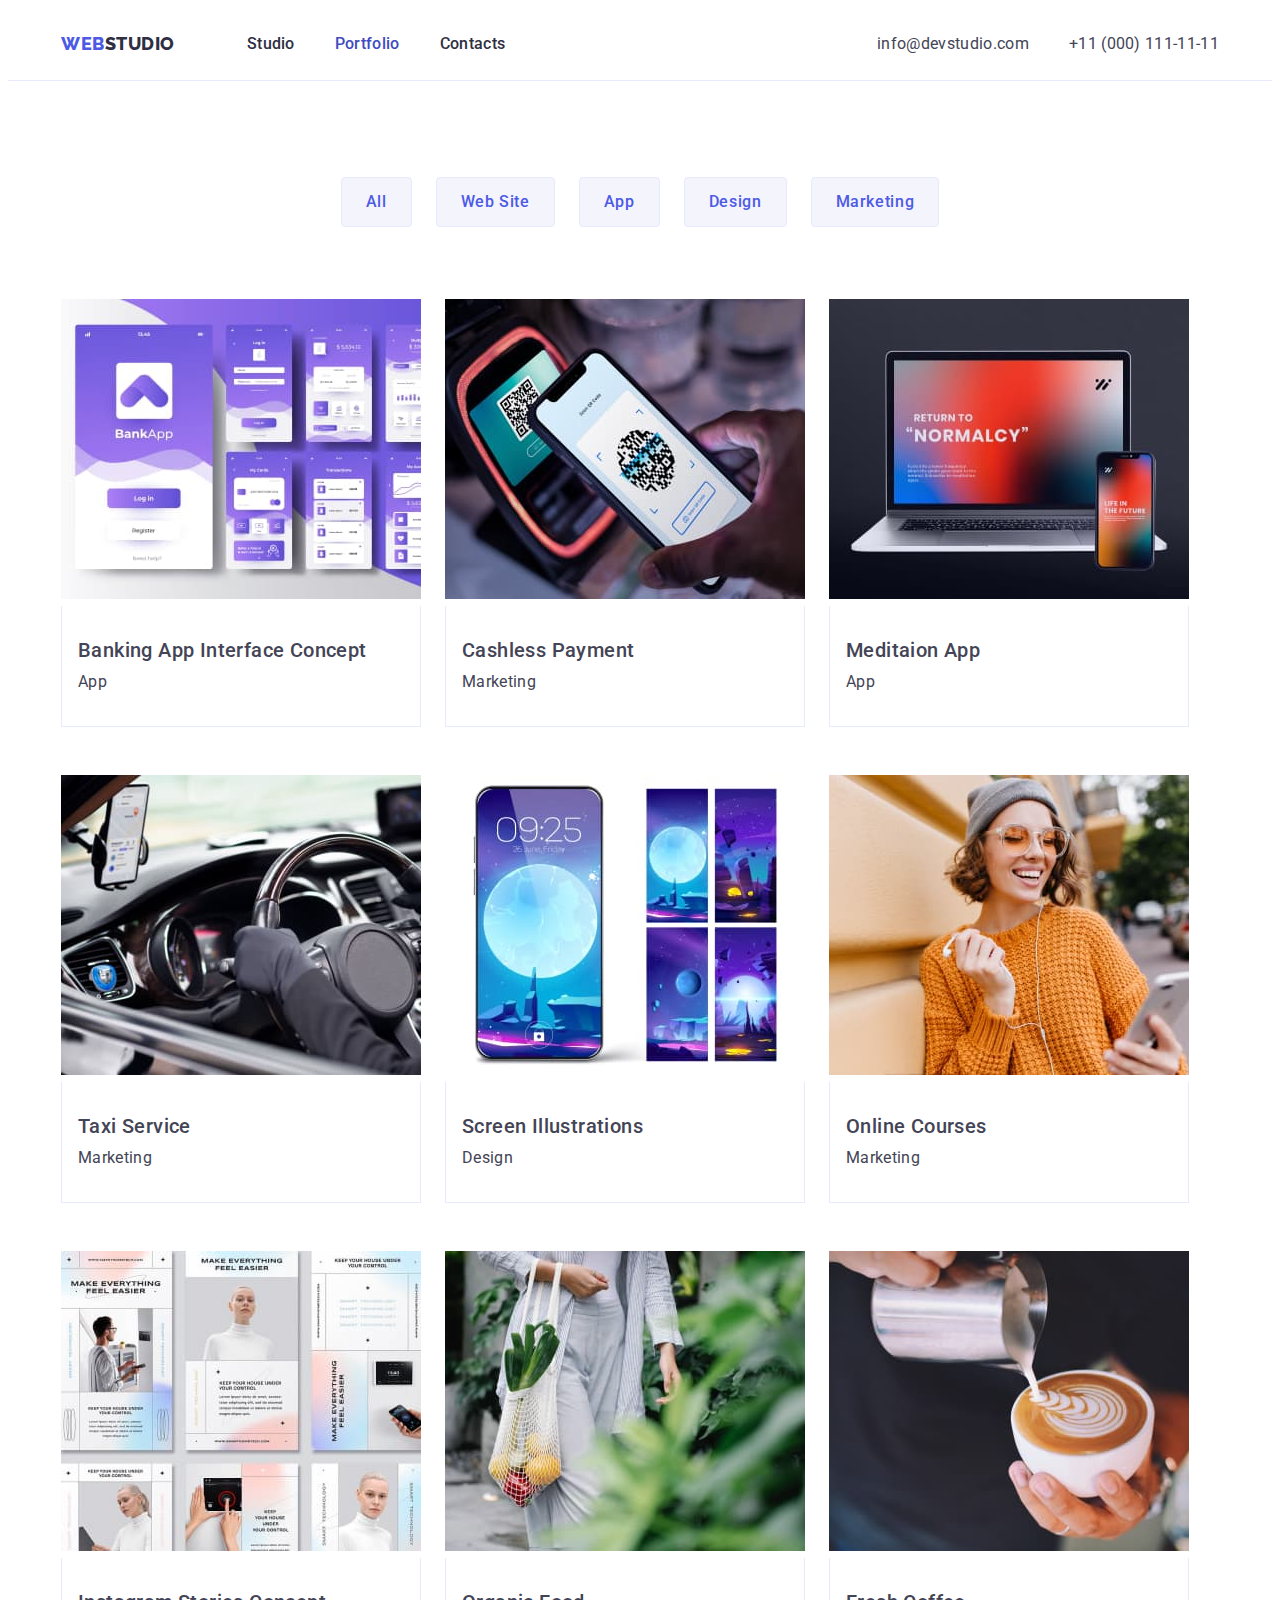
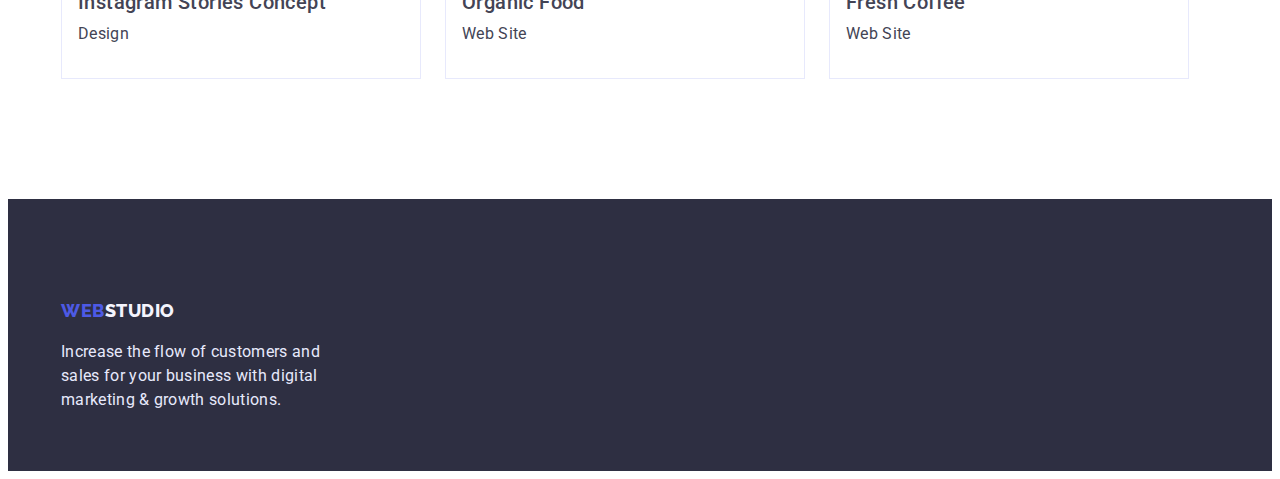
==== portfolio.html @ 8b96464d "Initial commit" ====
<!DOCTYPE html>
<html lang="en">
  <head>
    <meta charset="UTF-8" />
    <meta http-equiv="X-UA-Compatible" content="IE=edge" />
    <meta name="viewport" content="width=device-width, initial-scale=1.0" />
    <title>goit-markup-hw-02</title>
    <link rel="preconnect" href="https://fonts.googleapis.com" />
    <link rel="preconnect" href="https://fonts.gstatic.com" crossorigin />
    <link
      href="https://fonts.googleapis.com/css2?family=Raleway:wght@800&family=Roboto:wght@400;500;700&display=swap"
      rel="stylesheet"
    />
    <link
      rel="stylesheet"
      href="https://cdnjs.cloudflare.com/ajax/libs/modern-normalize/1.1.0/modern-normalize.min.css"
      integrity="sha512-wpPYUAdjBVSE4KJnH1VR1HeZfpl1ub8YT/NKx4PuQ5NmX2tKuGu6U/JRp5y+Y8XG2tV+wKQpNHVUX03MfMFn9Q=="
      crossorigin="anonymous"
      referrerpolicy="no-referrer"
    />
    <link rel="stylesheet" href="./css/styles.css" />
  </head>
  <body>
    <header class="page-header">
      <div class="container header-containernav">
        <nav class="page-nav">
          <a href="./index.html" class="logo link"
            >Web<span class="secondpart-logo link">Studio</span>
          </a>
          <ul class="nav-list list">
            <li class="nav-item">
              <a href="./index.html" class="sitenav link">Studio</a>
            </li>
            <li class="nav-item">
              <a href="./portfolio.html" class="sitenav link current"
                >Portfolio</a
              >
            </li>
            <li class="nav-item">
              <a href="" class="sitenav link">Contacts</a>
            </li>
          </ul>
        </nav>
        <address class="authnav-menu">
          <ul class="authnav-list list">
            <li class="authnav-item">
              <a href="mailto:info@devstudio.com" class="authnav link"
                >info@devstudio.com</a
              >
            </li>
            <li class="authnav-item">
              <a href="tel:+110001111111" class="authnav link"
                >+11 (000) 111-11-11</a
              >
            </li>
          </ul>
        </address>
      </div>
    </header>

    <main>
      <section class="projects">
        <div class="container projects-container">
          <h1 class="visually-hidden">Projects</h1>
          <ul class="projects-list list">
            <li class="projects-item">
              <button type="button" class="button-projects">All</button>
            </li>
            <li class="projects-item">
              <button type="button" class="button-projects">Web Site</button>
            </li>
            <li class="projects-item">
              <button type="button" class="button-projects">App</button>
            </li>
            <li class="projects-item">
              <button type="button" class="button-projects">Design</button>
            </li>
            <li class="projects-item">
              <button type="button" class="button-projects">Marketing</button>
            </li>
          </ul>

          <ul class="foto-list list">
            <li class="foto-item">
              <img
                src="./images/bankingapp.jpg"
                alt="banking app interface concept photo"
                width="360"
                height="300"
              />
              <div class="container-section-subtitle">
                <h2 class="section-subtitle">Banking App Interface Concept</h2>
                <p class="discriptions">App</p>
              </div>
            </li>

            <li class="foto-item">
              <img
                src="./images/cashlesspayment.jpg"
                alt="cashless payment photo"
                width="360"
                height="300"
              />
              <div class="container-section-subtitle">
                <h2 class="section-subtitle">Cashless Payment</h2>
                <p class="discriptions">Marketing</p>
              </div>
            </li>

            <li class="foto-item">
              <img
                src="./images/maditationapp.jpg"
                alt="meditaion app photo"
                width="360"
                height="300"
              />
              <div class="container-section-subtitle">
                <h2 class="section-subtitle">Meditaion App</h2>
                <p class="discriptions">App</p>
              </div>
            </li>

            <li class="foto-item">
              <img
                src="./images/taxiservice.jpg"
                alt="taxi service photo"
                width="360"
                height="300"
              />
              <div class="container-section-subtitle">
                <h2 class="section-subtitle">Taxi Service</h2>
                <p class="discriptions">Marketing</p>
              </div>
            </li>

            <li class="foto-item">
              <img
                src="./images/screenillustrations.jpg"
                alt="screen illustrations"
                width="360"
                height="300"
              />
              <div class="container-section-subtitle">
                <h2 class="section-subtitle">Screen Illustrations</h2>
                <p class="discriptions">Design</p>
              </div>
            </li>

            <li class="foto-item">
              <img
                src="./images/onlincourses.jpg"
                alt="online courses photo"
                width="360"
                height="300"
              />
              <div class="container-section-subtitle">
                <h2 class="section-subtitle">Online Courses</h2>
                <p class="discriptions">Marketing</p>
              </div>
            </li>

            <li class="foto-item">
              <img
                src="./images/instagramstoriesconcept.jpg"
                alt="instagram stories concept photo"
                width="360"
                height="300"
              />
              <div class="container-section-subtitle">
                <h2 class="section-subtitle">Instagram Stories Concept</h2>
                <p class="discriptions">Design</p>
              </div>
            </li>

            <li class="foto-item">
              <img
                src="./images/organicfood.jpg"
                alt="organic food photo"
                width="360"
                height="300"
              />
              <div class="container-section-subtitle">
                <h2 class="section-subtitle">Organic Food</h2>
                <p class="discriptions">Web Site</p>
              </div>
            </li>

            <li class="foto-item">
              <img
                src="./images/freshcoffe.jpg"
                alt="fresh coffee photo"
                width="360"
                height="300"
              />
              <div class="container-section-subtitle">
                <h2 class="section-subtitle">Fresh Coffee</h2>
                <p class="discriptions">Web Site</p>
              </div>
            </li>
          </ul>
        </div>
      </section>
    </main>

    <footer class="page-footer">
      <div class="container footer-container">
        <div class="footer-text-wraper">
          <a href="./index.html" class="logo link"
            >Web<span class="light-logo">Studio</span>
          </a>
          <p class="footer-content">
            Increase the flow of customers and sales for your business with
            digital marketing & growth solutions.
          </p>
        </div>
      </div>
    </footer>
  </body>
</html>
---- css/styles.css ----
:root {
   --primary-text-color: #434455;
   --section-title-color: #2E2F42;
   --accent-color: #4D5AE5;
   --primary-white-color:#fff;
   --footer-text-color: #E7E9FC;
   --light-logo-color: #F4F4FD;
   --button-nav-color: #404BBF;
}

body {
   background-color: var(--primary-white-color);
   color: var(--primary-text-color); 
   font-size: 16px;
   line-height: 1.5;
   font-family: 'Roboto', sans-serif;
}

/*           components */

.container {
   padding-left: 15px;
   padding-right: 15px;
   
   
   margin-left: auto;
   margin-right: auto;

   
   width: 1158px;
   max-width:1158px;
}
/*                utils */
 .visually-hidden {
   position: absolute;
   width: 1px;
   height: 1px;
   margin: -1px;
   border: 0;
   padding: 0;
   
   white-space: nowrap;
   clip-path: inset(100%);
   clip: rect(0 0 0 0);
   overflow: hidden;
}

/*                reset */
h1, h2, h3, h4, h5, h6, p{
   margin: 0;
}

.list {
   list-style: none;
   padding: 0;
   margin: 0;
}

.link {
   text-decoration: none;   
}

.img{
   display: block;
   max-width: 100%;
   height: auto;
}

.address{
   font-style: normal;
}

.button{
   cursor: pointer;
}

/*             Styles Heder */
.page-header {
   border-bottom: 1px solid var(--footer-text-color);
   background-color: var(--primary-white-color);
}

.header-containernav {
   display: flex;
   align-items: center;
}

.page-nav {
   display: flex;
   align-items: center;
}

.logo {
   margin-right: 72px;     
   color: var(--accent-color);
   font-family: 'Raleway';
   font-weight: 800;
   font-size: 18px;
   line-height: 1.33;
   letter-spacing: 0.03em;
   text-transform: uppercase;
}

.secondpart-logo {
   color: var(--section-title-color);
}

.nav-list{
   display: flex;
   align-items: center;
   gap: 40px;
}

.nav-item {}

.sitenav {
   padding-top: 24px;
   padding-bottom: 24px;
   display: inline-block;
   
   color: var(--section-title-color);
   font-weight: 500;
   letter-spacing: 0.02em;
}

.sitenav:hover,
.sitenav:focus {
   color: var(--accent-color);
}

.sitenav.current {
   color: var(--button-nav-color);
}

.authnav-item{}

.authnav-list{
   display: flex;
   gap: 40px;   
}
.authnav-menu{
   margin-left: auto;
}

.authnav { 
   display: block;
   padding-top: 24px;
   padding-bottom: 24px;
   color: var(--primary-text-color);
   font-style: normal;
   letter-spacing: 0.02em;
}

.authnav:hover,
.authnav:focus {
   color: var(--accent-color);
}


/*                Hero */
.hero {
   padding-top: 188px;
   padding-bottom: 188px;
   text-align: center;

   background-color: var(--section-title-color);
}

.hero-title {
   margin-top: 0;
   margin-bottom: 48px;
   margin-left: auto;
   margin-right: auto;
   width: 500px;

   color: var(--primary-white-color);
   font-size: 56px;
   line-height: 1.07;         
}

.button-hero {
   display: inline-block;
   padding: 16px 32px;
   border-radius: 4px;
   border: transparent solid 1px;

   color: var(--primary-white-color);
   background-color: var(--accent-color);
   font-family: 'Roboto', sans-serif;
   font-weight: 500;
   font-size: 16px;
   line-height: 1.5;
   letter-spacing: 0.04em;
}

.button-hero:hover,
.button-hero:focus {
   background-color: var(--button-nav-color);
}

/*           Solutions  styles*/
.solutions {
   padding-top: 120px;
   padding-bottom: 120px;
}

.solutions-container {}

.solutions-list {
   display: flex;
   gap: 24px;
}

.solutions-item {
   flex-basis: calc((100% - 72px) / 4);
}

.section-title {
   color: var(--section-title-color);
   font-size: 36px;
   line-height: 1.11;
    text-align: center;
    text-transform: capitalize;
   letter-spacing: 0.02em;
   margin-top: 0;
   margin-bottom: 72px;
}
.section-subtitle {
   font-weight: 500;
   font-size: 20px;
   line-height: 1.2;
   letter-spacing: 0.02em;
   margin-top: 0;
   margin-bottom: 8px;
}

.discriptions {
   margin-top: 0;
   margin-bottom: 0;

   color: var(--primary-text-color);
   letter-spacing: 0.02em;
}

/*         section-ourdoing styles */

.ourdoing {
   padding-bottom: 120px;
}

.ourdoing-container {}

.ourdoing-picture {
   display: block;
   max-width: 100%;
   height: auto;
}

.ourdoing-list {
   display: flex;
   gap: 24px;
}

.ourdoing-item {
   text-align: center;
   flex-basis: calc((100% - 48px) / 3);
}

/*       Section Our Team styles */
.team {
   padding-top: 120px;
   padding-bottom: 120px;
   background-color: var(--light-logo-color);
}

.team-container {}

.section-title {}

.team-list {
   display: flex;
   gap: 24px;
}

.team-item {
   padding-bottom: 32px;
   text-align: center;
   flex-basis: calc((100% - 72px) / 4);
   background-color: var(--primary-white-color);
      box-shadow: 0px 1px 6px rgba(46, 47, 66, 0.08), 0px 1px 1px rgba(46, 47, 66, 0.16), 0px 2px 1px rgba(46, 47, 66, 0.08);
      border-radius: 0px 0px 4px 4px;
}
.team-pectures{
   margin-bottom: 32px;
}
.section-subtitle {}

.discriptions {}

/*                  footer */
.footer-container {}

.footer-text-wraper {
   width: 264px;
   height: 72px;
}

.footer .logo {
   margin-right: 0;
}

.page-footer {
   padding-top: 100px;
   padding-bottom: 100px;
   
   background-color: var(--section-title-color);
}

.footer-content {
   margin-top: 16px;
   color: var(--footer-text-color);
   letter-spacing: 0.02em;

}

.light-logo {
   margin-bottom: 16px;
   color: var(--light-logo-color);
   font-family: 'Raleway';
   font-weight: 800;
   font-size: 18px;
   line-height: 1.17;
   letter-spacing: 0.03em;
   text-transform: uppercase;
}
/*                 portfolio styles */

.projects {
   padding-top: 96px;
   padding-bottom: 120px;
}

.projects-container {}

.projects-list {
   display: flex;
      flex-direction: row;
      justify-content: center;
      align-items: center;
      margin-bottom: 72px;
      gap: 24px;
   
   
   
}

.projects-item {

}

.button-projects {
      font-family: 'Roboto', sans-serif;
      font-weight: 500;
      font-size: 16px;
      line-height: 1.5;
      letter-spacing: 0.04em;

      padding: 12px 24px;

      color: var(--accent-color);
      background-color: var(--light-logo-color);
      border: 1px solid #E7E9FC;
      border-radius: 4px;
   }

.button-projects:hover {
   color: var(--primary-white-color);
   background-color: var(--button-nav-color);
}
.button-projects:pointer {}

.foto-container {
   display: flex;
   flex-wrap: wrap;
   margin-bottom: 48px;
}

.foto-list {
   display: flex;
   flex-wrap: wrap;
   gap: 48px 24px;
}
.container-section-subtitle{
   padding-top: 32px;
   padding-bottom: 32px;
   padding-left: 16px;
   border: 1px solid var(--footer-text-color);
   border-top: 0;
}

.foto-item{
   /* margin-right: 24px; */
   /* margin-bottom: 48px; */
   }

/* .foto-item:nth-child(3n) { */
  /* margin-right: 0; */
}

/* .foto-item:nth-last-child(3n) { */
/* margin-bottom: 0; */
}

.section-subtitle {}

.discriptions {}
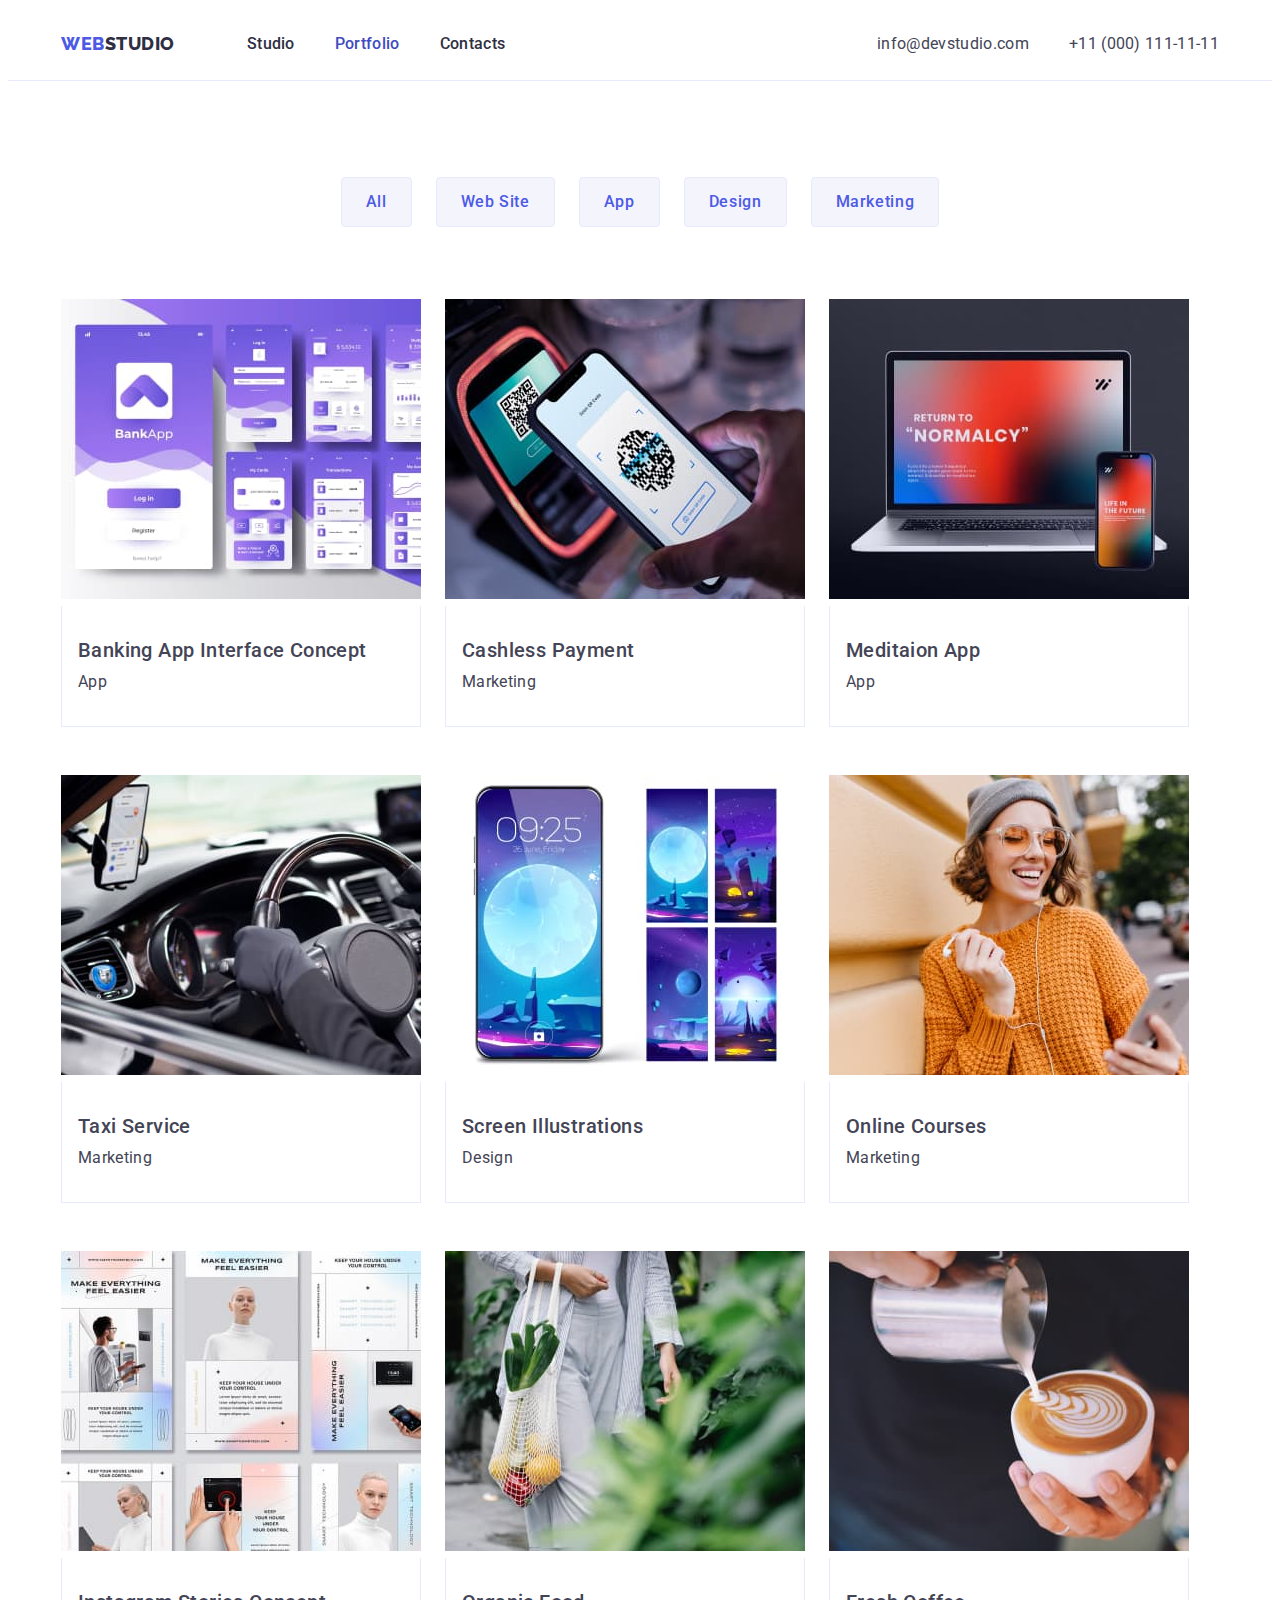
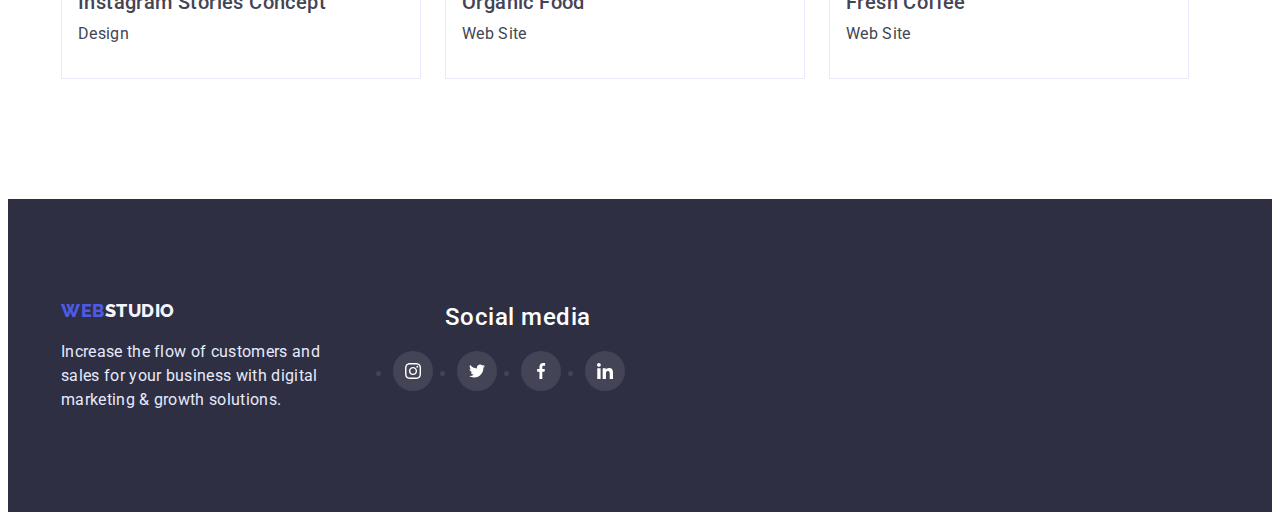
==== commit 36a1c5f7: "Second upgrate" ====
--- a/portfolio.html
+++ b/portfolio.html
@@ -204,6 +204,7 @@
 
     <footer class="page-footer">
       <div class="container footer-container">
+        <div class="footer-unite-container">
         <div class="footer-text-wraper">
           <a href="./index.html" class="logo link"
             >Web<span class="light-logo">Studio</span>
@@ -213,7 +214,40 @@
             digital marketing & growth solutions.
           </p>
         </div>
+
+        <div class="footer-social-media">
+          <h2 class="footer-title">Social media</h2>
+          <ul class="footer-icon-list">
+                <li class="social-item"><a class="footer-social-link" href="#">
+                  <svg class="social-icon">
+                    <use href="./images/icons.svg#icon-instagram"></use>
+                  </svg></li></a>
+                </li>
+
+                <li class="social-item"><a class="footer-social-link" href="#">
+                  <svg class="social-icon">
+                    <use href="./images/icons.svg#icon-twitter"></use>
+                  </svg></li></a>
+                </li>
+
+                <li class="social-item"><a class="footer-social-link" href="#">
+                  <svg class="social-icon">
+                    <use href="./images/icons.svg#icon-facebook"></use>
+                  </svg></li></a>
+                </li>
+
+                <li class="social-item"><a class="footer-social-link" href="#">
+                  <svg class="social-icon">
+                    <use href="./images/icons.svg#icon-linkedin"></use>
+                  </svg></li></a>
+                </li>
+              </ul>
+
+        </div>
+
+        </div>
       </div>
+      
     </footer>
   </body>
 </html>
--- a/css/styles.css
+++ b/css/styles.css
@@ -6,6 +6,8 @@
    --footer-text-color: #E7E9FC;
    --light-logo-color: #F4F4FD;
    --button-nav-color: #404BBF;
+   --icon-customers-color: #8E8F99;
+   --icon-footer-socials-color: rgba(255, 255, 255, 0.1);
 }
 
 body {
@@ -28,7 +30,7 @@
 
    
    width: 1158px;
-   max-width:1158px;
+   
 }
 /*                utils */
  .visually-hidden {
@@ -162,8 +164,13 @@
    padding-top: 188px;
    padding-bottom: 188px;
    text-align: center;
-
-   background-color: var(--section-title-color);
+   
+   
+   background-image: linear-gradient(rgba(46, 47, 66, 0.7), rgba(46, 47, 66, 0.7)), url('../images/office.jpg');
+   background-color:  var(--section-title-color);  
+   background-repeat: no-repeat;
+   background-position: center;
+   background-size: width: 1440px,cover;   
 }
 
 .hero-title {
@@ -213,6 +220,19 @@
 
 .solutions-item {
    flex-basis: calc((100% - 72px) / 4);
+}
+.icon-solution-container {
+   display: flex;
+   justify-content: center;
+   height: 112px;
+   background-color: var(--light-logo-color);
+
+
+}
+ 
+.solution-icon {
+   width: 64px;
+   height: 64px;
 }
 
 .section-title {
@@ -297,12 +317,77 @@
 
 .discriptions {}
 
+.social-list {
+   display: flex;
+   gap: 24px;
+   justify-content: center;
+}
+
+.social-icon {
+   width: 16px;
+   height: 16px;
+   fill: var(--primary-white-color)
+}
+
+.social-item {
+   width: 40px;
+   height: 40px;
+   
+}
+
+.social-link {
+   display: flex;
+   align-items: center;
+   justify-content: center;
+   width: 100%;
+   height: 100%;
+   border-radius: 50%;
+   background-color: var(--accent-color);
+
+}
+/* customers */
+.customers{
+   padding-top: 130px;
+   padding-bottom: 120px;
+}
+.customers-container{}
+
+.customers-list{
+   display: flex;
+   gap: 24px;
+}
+.customers-item{
+   flex-basis: calc((100% - 120px) / 6);
+}
+.icon-customers-container{
+   display: flex;
+   justify-content: center;
+   height: 88px;
+   border: 1px solid var(--icon-customers-color);
+   border-radius: 4px;   
+}
+.icon-customers-container:hover {
+border: 2px solid var(--accent-color);
+}
+.customers-icon{
+   width: 105px;
+   height: 56px;
+   padding-top: 16px;
+   padding-left: 32px;
+   fill:  var(--icon-customers-color);
+}
+.customers-icon:hover {
+   fill: var(--accent-color);
+
+}
 /*                  footer */
-.footer-container {}
+.footer-container {
+   
+}
 
 .footer-text-wraper {
    width: 264px;
-   height: 72px;
+   
 }
 
 .footer .logo {
@@ -317,6 +402,7 @@
 }
 
 .footer-content {
+   
    margin-top: 16px;
    color: var(--footer-text-color);
    letter-spacing: 0.02em;
@@ -333,7 +419,60 @@
    letter-spacing: 0.03em;
    text-transform: uppercase;
 }
-/*                 portfolio styles */
+.footer-social-media {
+   margin-top: 0;
+   margin-bottom: 0;
+   
+   width: 208px;
+   /* outline: 1px solid white; */
+}
+.footer-title {
+   
+      margin-left: 120px;
+      padding-top: 0px;
+      padding-bottom: 0px;
+      width: 208px;
+      display: inline-block;
+   
+      color: var(--primary-white-color);
+      font-weight: 500;
+      letter-spacing: 0.02em;
+
+      
+}
+.footer-icon-list{   
+   display: flex;
+   margin-left: 120px;
+   gap: 24px;
+   justify-content: center;
+}
+
+.footer-social-link{
+      display: flex;
+      
+      align-items: center;
+      justify-content: center;
+      width: 40px;
+         height: 40px;
+      border-radius: 50%;
+      
+      fill: transparent;
+      
+      background-color: var(--icon-footer-socials-color);
+}
+.footer-unite-container { 
+   display: flex;  
+   }
+
+.footer-social-link:hover{
+   background-color: aqua;
+}
+   
+
+
+
+/*               portfolio styles */
+
 
 .projects {
    padding-top: 96px;
@@ -349,14 +488,8 @@
       align-items: center;
       margin-bottom: 72px;
       gap: 24px;
-   
-   
-   
-}
-
-.projects-item {
-
-}
+        }
+
 
 .button-projects {
       font-family: 'Roboto', sans-serif;
@@ -376,8 +509,11 @@
 .button-projects:hover {
    color: var(--primary-white-color);
    background-color: var(--button-nav-color);
-}
-.button-projects:pointer {}
+   box-shadow: 1px 0px 2px rgba(0, 0, 0, 0.12), 1px 0px 2px rgba(0, 0, 0, 0.08), 1px 0px 3px rgba(0, 0, 0, 0.1);
+}
+.button-projects:pointer {
+   
+}
 
 .foto-container {
    display: flex;
@@ -399,17 +535,13 @@
 }
 
 .foto-item{
-   /* margin-right: 24px; */
-   /* margin-bottom: 48px; */
-   }
-
-/* .foto-item:nth-child(3n) { */
-  /* margin-right: 0; */
-}
-
-/* .foto-item:nth-last-child(3n) { */
-/* margin-bottom: 0; */
-}
+   border-radius: 0px 0px 4px 4px;
+}
+
+.foto-item:hover {
+         box-shadow: 0px 1px 6px rgba(46, 47, 66, 0.08), 0px 1px 1px rgba(46, 47, 66, 0.16), 0px 2px 1px rgba(46, 47, 66, 0.08);
+         border-radius: 0px 0px 4px 4px;
+      }
 
 .section-subtitle {}
 
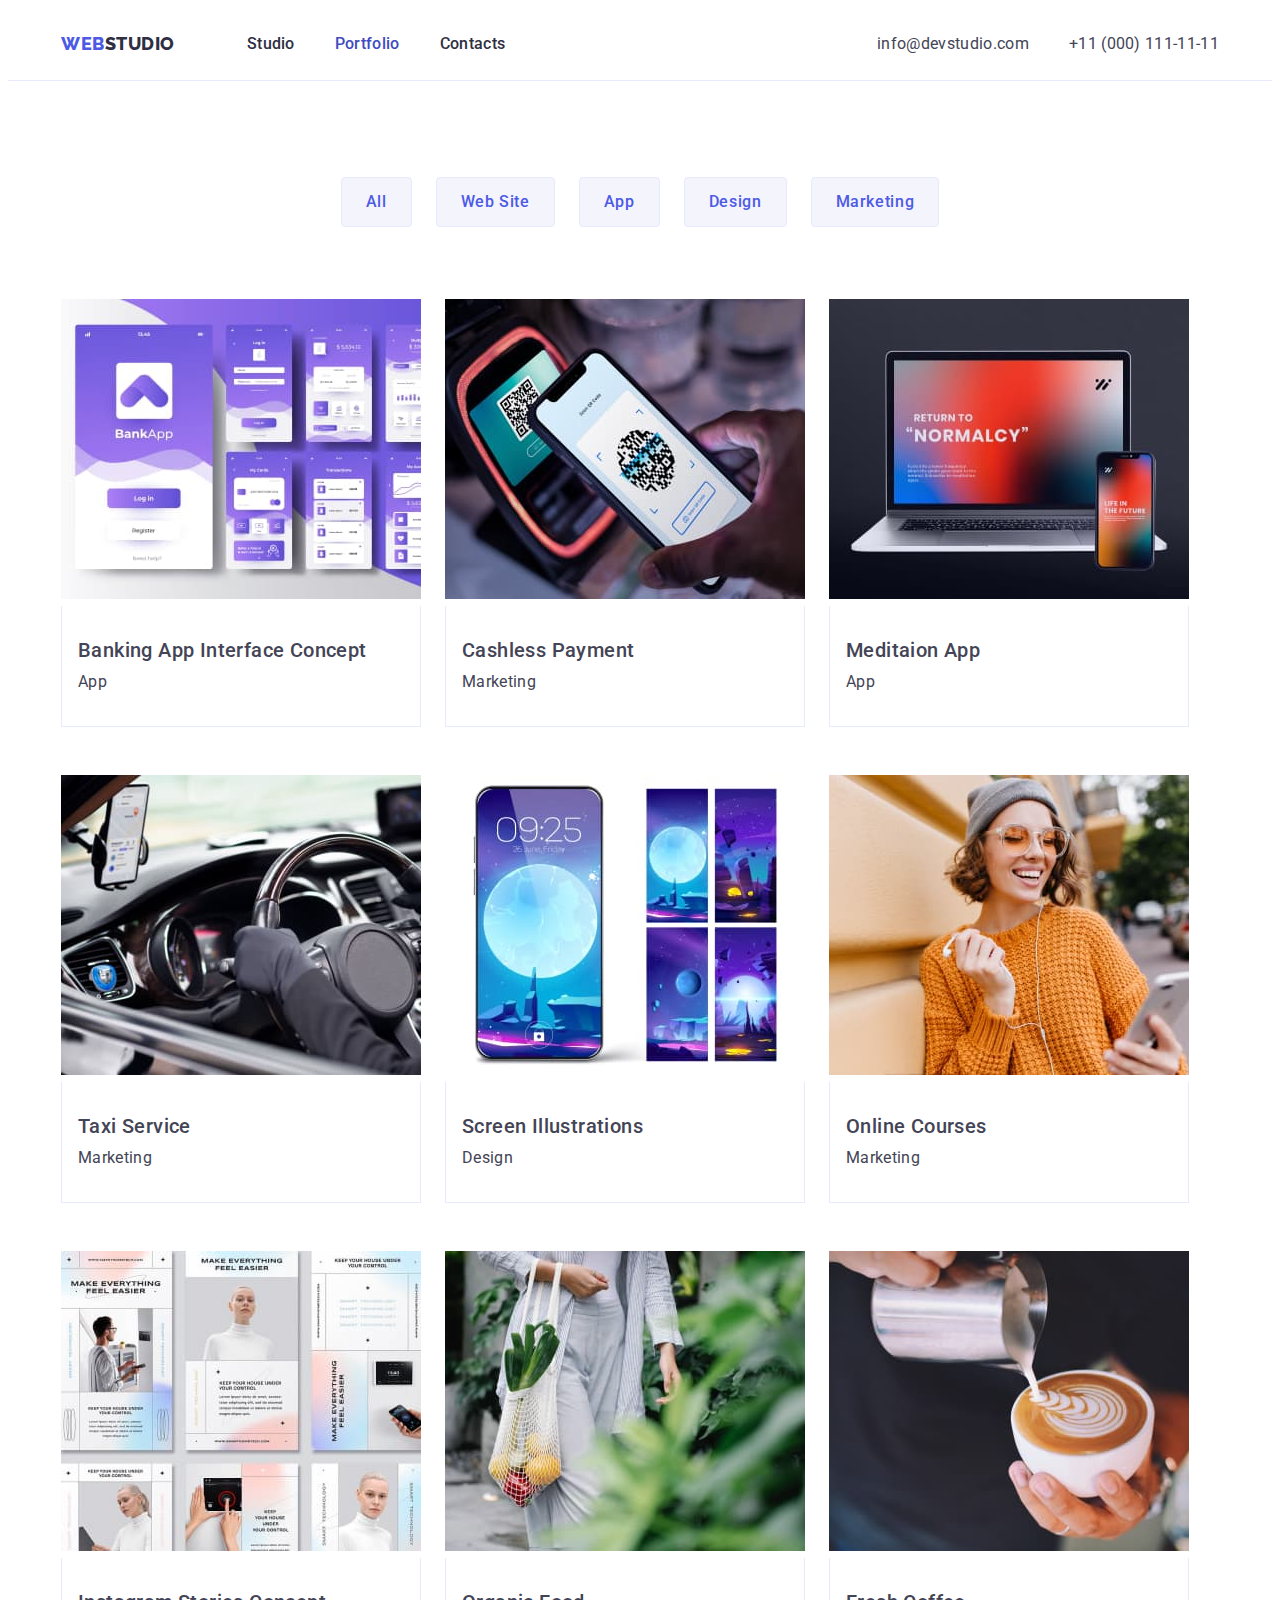
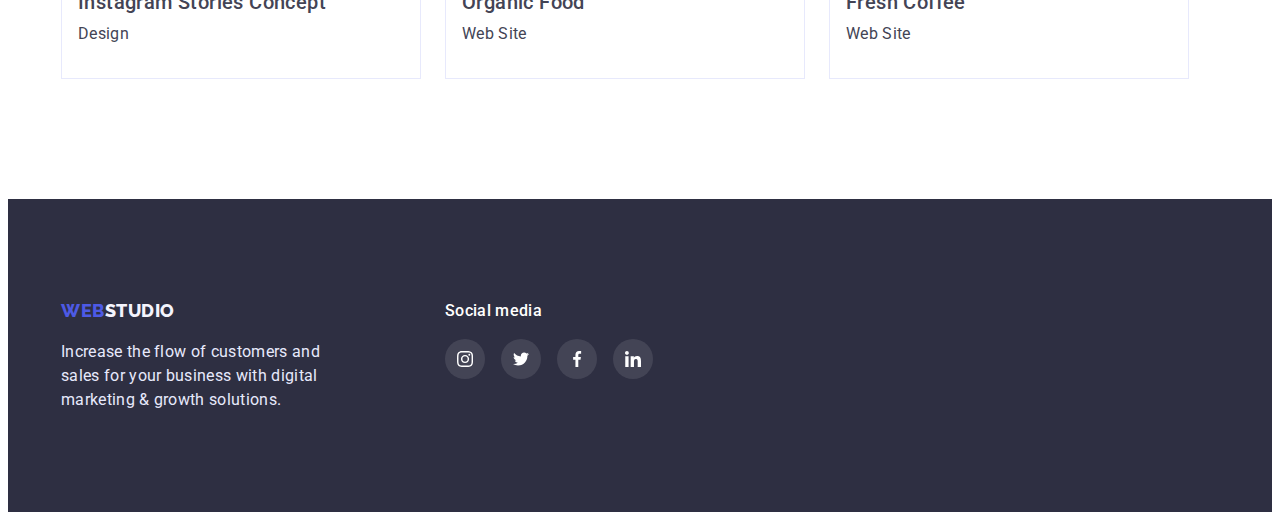
==== commit f6d38c42: "Second try" ====
--- a/portfolio.html
+++ b/portfolio.html
@@ -204,7 +204,6 @@
 
     <footer class="page-footer">
       <div class="container footer-container">
-        <div class="footer-unite-container">
         <div class="footer-text-wraper">
           <a href="./index.html" class="logo link"
             >Web<span class="light-logo">Studio</span>
@@ -215,37 +214,39 @@
           </p>
         </div>
 
+        
         <div class="footer-social-media">
-          <h2 class="footer-title">Social media</h2>
+          <p class="footer-title">Social media</p>
           <ul class="footer-icon-list">
-                <li class="social-item"><a class="footer-social-link" href="#">
+                <li class="social-item">
+                  <a class="footer-social-link" href="">
                   <svg class="social-icon">
                     <use href="./images/icons.svg#icon-instagram"></use>
-                  </svg></li></a>
+                  </svg></a>
                 </li>
 
-                <li class="social-item"><a class="footer-social-link" href="#">
+
+                
+                <li class="social-item"><a class="footer-social-link" href="">
                   <svg class="social-icon">
                     <use href="./images/icons.svg#icon-twitter"></use>
-                  </svg></li></a>
+                  </svg></a>
                 </li>
 
-                <li class="social-item"><a class="footer-social-link" href="#">
-                  <svg class="social-icon">
-                    <use href="./images/icons.svg#icon-facebook"></use>
-                  </svg></li></a>
-                </li>
-
-                <li class="social-item"><a class="footer-social-link" href="#">
+                <li class="social-item">
+                  <a class="footer-social-link" href="">
+                  <svg class="social-icon">
+                    <use href="./images/icons.svg#icon-facebook">
+                      </use>
+                  </svg></a></li>
+
+                <li class="social-item"><a class="footer-social-link" href="">
                   <svg class="social-icon">
                     <use href="./images/icons.svg#icon-linkedin"></use>
                   </svg></li></a>
                 </li>
               </ul>
-
-        </div>
-
-        </div>
+        </div>        
       </div>
       
     </footer>
--- a/css/styles.css
+++ b/css/styles.css
@@ -22,15 +22,10 @@
 
 .container {
    padding-left: 15px;
-   padding-right: 15px;
-   
-   
+   padding-right: 15px; 
    margin-left: auto;
    margin-right: auto;
-
-   
-   width: 1158px;
-   
+   width: 1158px;   
 }
 /*                utils */
  .visually-hidden {
@@ -39,8 +34,7 @@
    height: 1px;
    margin: -1px;
    border: 0;
-   padding: 0;
-   
+   padding: 0;   
    white-space: nowrap;
    clip-path: inset(100%);
    clip: rect(0 0 0 0);
@@ -118,8 +112,7 @@
 .sitenav {
    padding-top: 24px;
    padding-bottom: 24px;
-   display: inline-block;
-   
+   display: inline-block;   
    color: var(--section-title-color);
    font-weight: 500;
    letter-spacing: 0.02em;
@@ -164,13 +157,13 @@
    padding-top: 188px;
    padding-bottom: 188px;
    text-align: center;
-   
-   
    background-image: linear-gradient(rgba(46, 47, 66, 0.7), rgba(46, 47, 66, 0.7)), url('../images/office.jpg');
    background-color:  var(--section-title-color);  
    background-repeat: no-repeat;
    background-position: center;
-   background-size: width: 1440px,cover;   
+   background-size: cover;
+   min-width: 1440px;
+   margin: 0 auto;   
 }
 
 .hero-title {
@@ -179,7 +172,6 @@
    margin-left: auto;
    margin-right: auto;
    width: 500px;
-
    color: var(--primary-white-color);
    font-size: 56px;
    line-height: 1.07;         
@@ -190,7 +182,6 @@
    padding: 16px 32px;
    border-radius: 4px;
    border: transparent solid 1px;
-
    color: var(--primary-white-color);
    background-color: var(--accent-color);
    font-family: 'Roboto', sans-serif;
@@ -226,8 +217,8 @@
    justify-content: center;
    height: 112px;
    background-color: var(--light-logo-color);
-
-
+   margin-bottom: 8px;
+   align-items: center;
 }
  
 .solution-icon {
@@ -257,7 +248,6 @@
 .discriptions {
    margin-top: 0;
    margin-bottom: 0;
-
    color: var(--primary-text-color);
    letter-spacing: 0.02em;
 }
@@ -321,6 +311,9 @@
    display: flex;
    gap: 24px;
    justify-content: center;
+   list-style: none;
+   padding-left: 0;
+   margin-top: 8px;
 }
 
 .social-icon {
@@ -331,8 +324,7 @@
 
 .social-item {
    width: 40px;
-   height: 40px;
-   
+   height: 40px;   
 }
 
 .social-link {
@@ -343,7 +335,10 @@
    height: 100%;
    border-radius: 50%;
    background-color: var(--accent-color);
-
+}
+.social-link:hover,
+.social-link:focus {
+   background-color: var(--button-nav-color);
 }
 /* customers */
 .customers{
@@ -354,59 +349,62 @@
 
 .customers-list{
    display: flex;
+   justify-content: center;
    gap: 24px;
 }
 .customers-item{
-   flex-basis: calc((100% - 120px) / 6);
-}
-.icon-customers-container{
-   display: flex;
-   justify-content: center;
+    flex-basis: calc((100% - 120px) / 6);    
+}
+.customers-link {
+   display: flex;
+   justify-content: center;
+   align-items: center;
    height: 88px;
+   width: 168px;
    border: 1px solid var(--icon-customers-color);
    border-radius: 4px;   
 }
-.icon-customers-container:hover {
-border: 2px solid var(--accent-color);
-}
+
 .customers-icon{
    width: 105px;
-   height: 56px;
-   padding-top: 16px;
-   padding-left: 32px;
+   height: 56px;   
    fill:  var(--icon-customers-color);
 }
-.customers-icon:hover {
-   fill: var(--accent-color);
-
-}
+
+.customers-link:hover,
+.customers-link:focus {
+   border-color: var(--button-nav-color);
+}
+
+.customers-link:hover .customers-icon,
+.customers-link:focus  .customers-icon {
+   fill: var(--button-nav-color);
+}
+
 /*                  footer */
-.footer-container {
-   
-}
-
-.footer-text-wraper {
-   width: 264px;
-   
-}
-
-.footer .logo {
-   margin-right: 0;
-}
-
 .page-footer {
    padding-top: 100px;
    padding-bottom: 100px;
-   
    background-color: var(--section-title-color);
 }
 
-.footer-content {
-   
+.footer-container {
+   display: flex;
+}
+
+.footer-text-wraper {
+   margin-right: 120px;        
+}
+
+.footer .logo {
+   margin-right: 0;
+}
+
+.footer-content {   
    margin-top: 16px;
+   width: 264px;
    color: var(--footer-text-color);
    letter-spacing: 0.02em;
-
 }
 
 .light-logo {
@@ -419,60 +417,54 @@
    letter-spacing: 0.03em;
    text-transform: uppercase;
 }
-.footer-social-media {
-   margin-top: 0;
-   margin-bottom: 0;
-   
-   width: 208px;
-   /* outline: 1px solid white; */
-}
-.footer-title {
-   
-      margin-left: 120px;
-      padding-top: 0px;
-      padding-bottom: 0px;
-      width: 208px;
-      display: inline-block;
-   
+
+.footer-social-media {}
+
+.footer-title {   
+      /* margin-left: 60px; */
+      /* padding-top: 0px; */
+      /* padding-bottom: 0px; */
+      /* width: 208px; */
+      /* display: inline-block;    */
+      margin-bottom: 16px;
       color: var(--primary-white-color);
       font-weight: 500;
-      letter-spacing: 0.02em;
-
-      
-}
+      font-size: 16px;
+      line-height: 1.5;
+      letter-spacing: 0.02em;      
+}
+
 .footer-icon-list{   
    display: flex;
-   margin-left: 120px;
-   gap: 24px;
-   justify-content: center;
+   /* margin-left: 120px; */
+   gap: 16px;
+   justify-content: center;
+   list-style: none;
+   padding: 0;
+   
 }
 
 .footer-social-link{
-      display: flex;
-      
-      align-items: center;
-      justify-content: center;
-      width: 40px;
-         height: 40px;
-      border-radius: 50%;
-      
-      fill: transparent;
-      
-      background-color: var(--icon-footer-socials-color);
-}
-.footer-unite-container { 
-   display: flex;  
-   }
-
-.footer-social-link:hover{
-   background-color: aqua;
-}
-   
+   display: flex;
+   align-items: center;
+   justify-content: center;
+   width: 100%;
+   height: 100%;
+   border-radius: 50%;
+   fill: transparent;
+   background-color: var(--icon-footer-socials-color);
+}
+
+
+
+.footer-social-link:hover,
+.footer-social-link:focus {
+   background-color: #31d0aa;
+}
 
 
 
 /*               portfolio styles */
-
 
 .projects {
    padding-top: 96px;
@@ -497,9 +489,7 @@
       font-size: 16px;
       line-height: 1.5;
       letter-spacing: 0.04em;
-
       padding: 12px 24px;
-
       color: var(--accent-color);
       background-color: var(--light-logo-color);
       border: 1px solid #E7E9FC;
@@ -511,9 +501,7 @@
    background-color: var(--button-nav-color);
    box-shadow: 1px 0px 2px rgba(0, 0, 0, 0.12), 1px 0px 2px rgba(0, 0, 0, 0.08), 1px 0px 3px rgba(0, 0, 0, 0.1);
 }
-.button-projects:pointer {
-   
-}
+.button-projects:pointer {}
 
 .foto-container {
    display: flex;
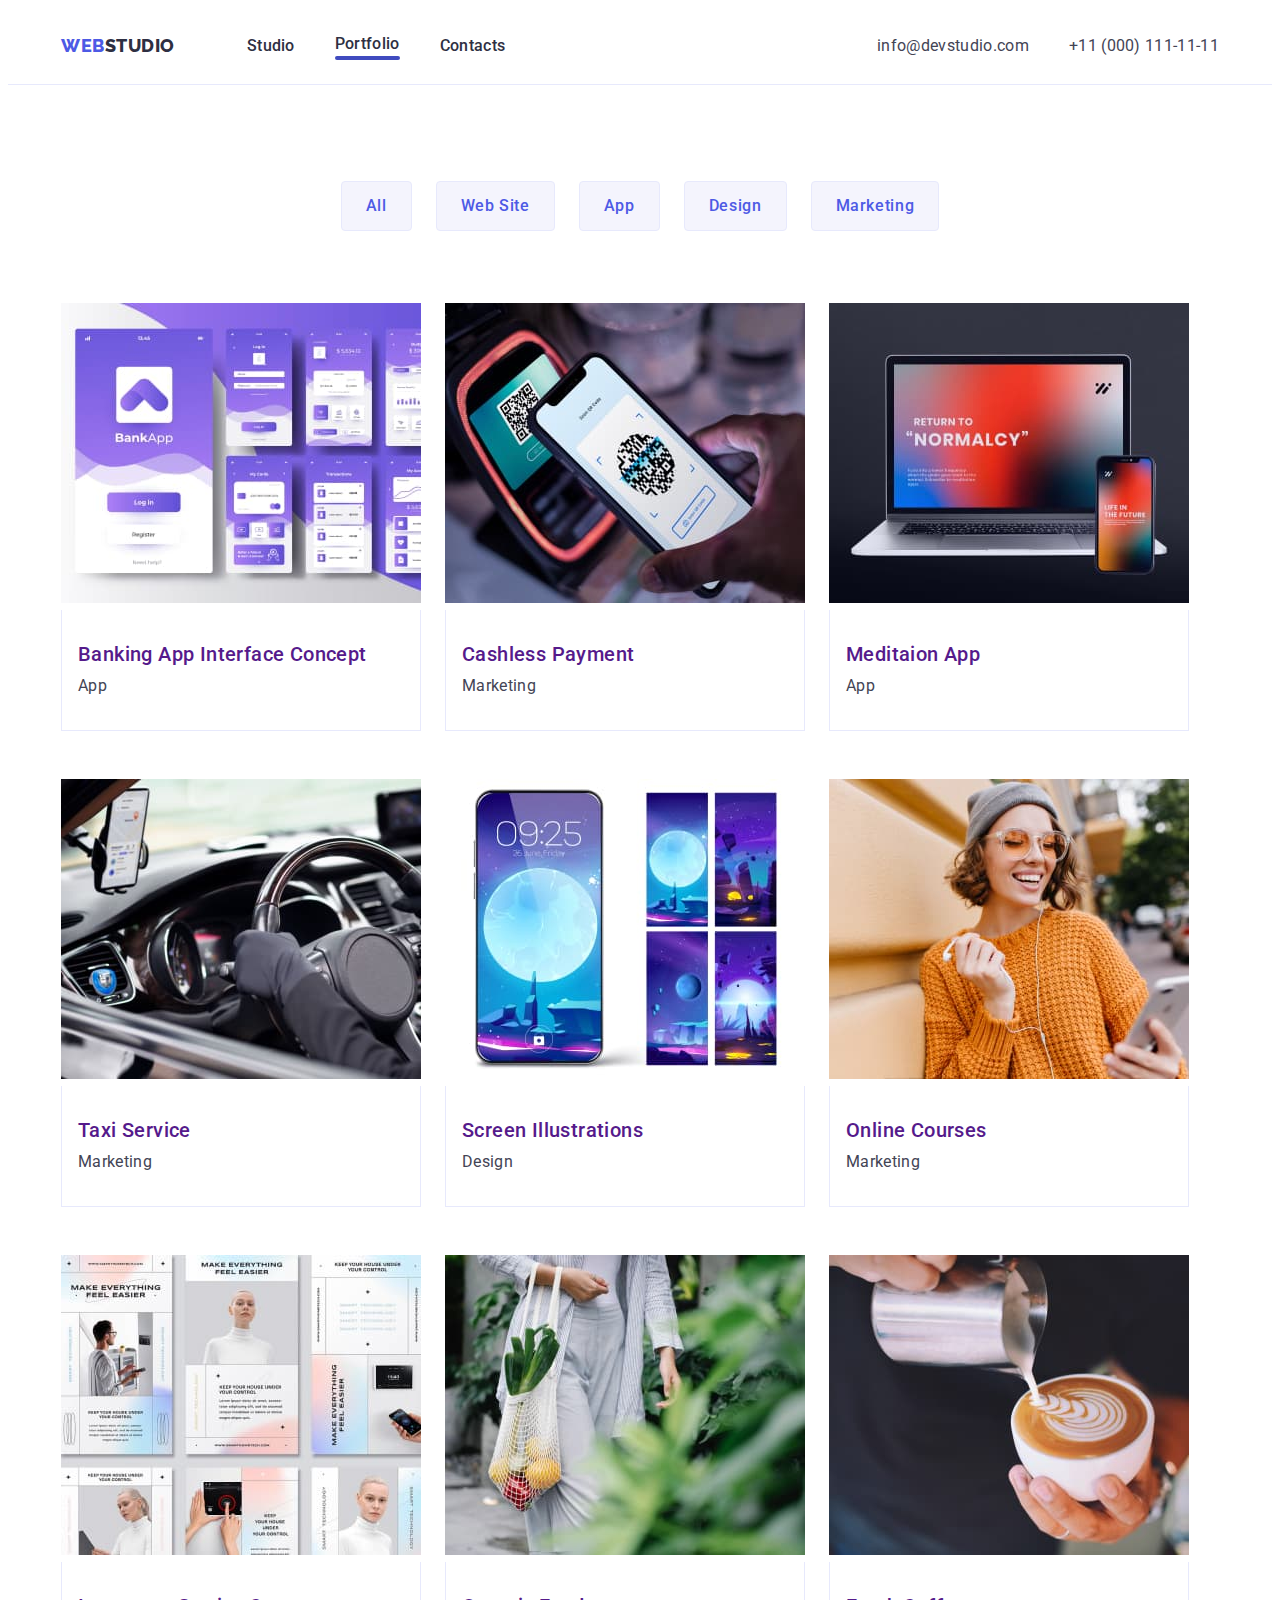
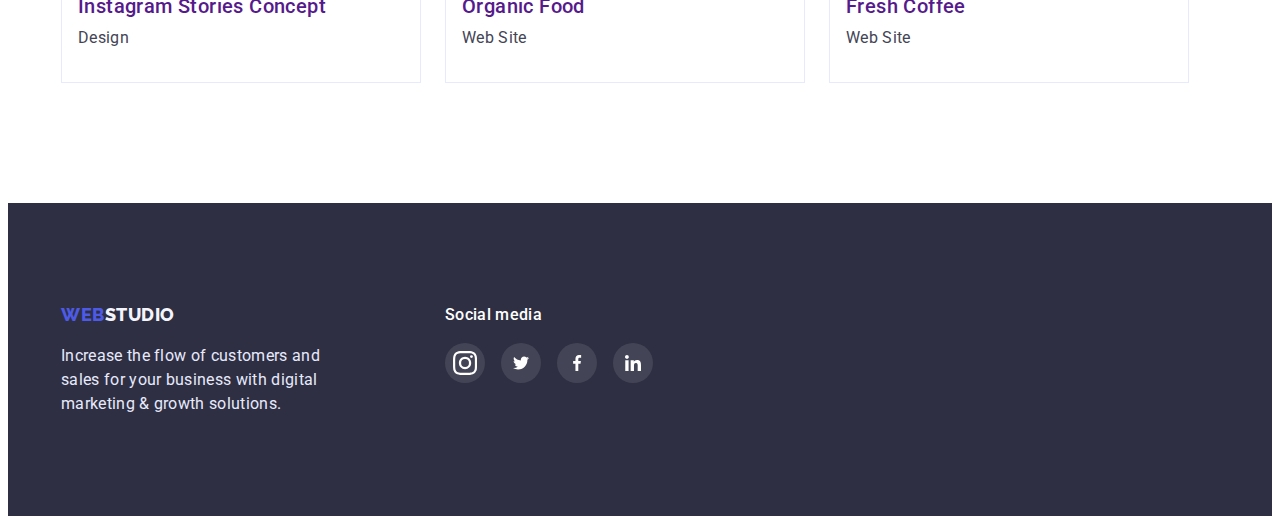
==== commit 09df4e7c: "last fixes" ====
--- a/portfolio.html
+++ b/portfolio.html
@@ -82,120 +82,140 @@
 
           <ul class="foto-list list">
             <li class="foto-item">
-              <img
-                src="./images/bankingapp.jpg"
-                alt="banking app interface concept photo"
-                width="360"
-                height="300"
-              />
-              <div class="container-section-subtitle">
-                <h2 class="section-subtitle">Banking App Interface Concept</h2>
-                <p class="discriptions">App</p>
-              </div>
-            </li>
-
-            <li class="foto-item">
-              <img
-                src="./images/cashlesspayment.jpg"
-                alt="cashless payment photo"
-                width="360"
-                height="300"
-              />
-              <div class="container-section-subtitle">
-                <h2 class="section-subtitle">Cashless Payment</h2>
-                <p class="discriptions">Marketing</p>
-              </div>
-            </li>
-
-            <li class="foto-item">
-              <img
-                src="./images/maditationapp.jpg"
-                alt="meditaion app photo"
-                width="360"
-                height="300"
-              />
-              <div class="container-section-subtitle">
-                <h2 class="section-subtitle">Meditaion App</h2>
-                <p class="discriptions">App</p>
-              </div>
-            </li>
-
-            <li class="foto-item">
-              <img
-                src="./images/taxiservice.jpg"
-                alt="taxi service photo"
-                width="360"
-                height="300"
-              />
-              <div class="container-section-subtitle">
-                <h2 class="section-subtitle">Taxi Service</h2>
-                <p class="discriptions">Marketing</p>
-              </div>
-            </li>
-
-            <li class="foto-item">
-              <img
-                src="./images/screenillustrations.jpg"
-                alt="screen illustrations"
-                width="360"
-                height="300"
-              />
-              <div class="container-section-subtitle">
-                <h2 class="section-subtitle">Screen Illustrations</h2>
-                <p class="discriptions">Design</p>
-              </div>
-            </li>
-
-            <li class="foto-item">
-              <img
-                src="./images/onlincourses.jpg"
-                alt="online courses photo"
-                width="360"
-                height="300"
-              />
-              <div class="container-section-subtitle">
-                <h2 class="section-subtitle">Online Courses</h2>
-                <p class="discriptions">Marketing</p>
-              </div>
-            </li>
-
-            <li class="foto-item">
-              <img
-                src="./images/instagramstoriesconcept.jpg"
-                alt="instagram stories concept photo"
-                width="360"
-                height="300"
-              />
-              <div class="container-section-subtitle">
-                <h2 class="section-subtitle">Instagram Stories Concept</h2>
-                <p class="discriptions">Design</p>
-              </div>
-            </li>
-
-            <li class="foto-item">
-              <img
-                src="./images/organicfood.jpg"
-                alt="organic food photo"
-                width="360"
-                height="300"
-              />
-              <div class="container-section-subtitle">
-                <h2 class="section-subtitle">Organic Food</h2>
-                <p class="discriptions">Web Site</p>
-              </div>
-            </li>
-
-            <li class="foto-item">
-              <img
-                src="./images/freshcoffe.jpg"
-                alt="fresh coffee photo"
-                width="360"
-                height="300"
-              />
-              <div class="container-section-subtitle">
-                <h2 class="section-subtitle">Fresh Coffee</h2>
-                <p class="discriptions">Web Site</p>
-              </div>
+              <a class="foto-link link" href="">
+                <img
+                  src="./images/bankingapp.jpg"
+                  alt="banking app interface concept photo"
+                  width="360"
+                  height="300"
+                />
+                <div class="container-section-subtitle">
+                  <h2 class="section-subtitle">
+                    Banking App Interface Concept
+                  </h2>
+                  <p class="discriptions">App</p>
+                </div></a
+              >
+            </li>
+
+            <li class="foto-item">
+              <a class="foto-link link" href="">
+                <img
+                  src="./images/cashlesspayment.jpg"
+                  alt="cashless payment photo"
+                  width="360"
+                  height="300"
+                />
+                <div class="container-section-subtitle">
+                  <h2 class="section-subtitle">Cashless Payment</h2>
+                  <p class="discriptions">Marketing</p>
+                </div></a
+              >
+            </li>
+
+            <li class="foto-item">
+              <a class="foto-link link" href="">
+                <img
+                  src="./images/maditationapp.jpg"
+                  alt="meditaion app photo"
+                  width="360"
+                  height="300"
+                />
+                <div class="container-section-subtitle">
+                  <h2 class="section-subtitle">Meditaion App</h2>
+                  <p class="discriptions">App</p>
+                </div></a
+              >
+            </li>
+
+            <li class="foto-item">
+              <a class="foto-link link" href="">
+                <img
+                  src="./images/taxiservice.jpg"
+                  alt="taxi service photo"
+                  width="360"
+                  height="300"
+                />
+                <div class="container-section-subtitle">
+                  <h2 class="section-subtitle">Taxi Service</h2>
+                  <p class="discriptions">Marketing</p>
+                </div></a
+              >
+            </li>
+
+            <li class="foto-item">
+              <a class="foto-link link" href="">
+                <img
+                  src="./images/screenillustrations.jpg"
+                  alt="screen illustrations"
+                  width="360"
+                  height="300"
+                />
+                <div class="container-section-subtitle">
+                  <h2 class="section-subtitle">Screen Illustrations</h2>
+                  <p class="discriptions">Design</p>
+                </div></a
+              >
+            </li>
+
+            <li class="foto-item">
+              <a class="foto-link link" href="">
+                <img
+                  src="./images/onlincourses.jpg"
+                  alt="online courses photo"
+                  width="360"
+                  height="300"
+                />
+                <div class="container-section-subtitle">
+                  <h2 class="section-subtitle">Online Courses</h2>
+                  <p class="discriptions">Marketing</p>
+                </div></a
+              >
+            </li>
+
+            <li class="foto-item">
+              <a class="foto-link link" href="">
+                <img
+                  src="./images/instagramstoriesconcept.jpg"
+                  alt="instagram stories concept photo"
+                  width="360"
+                  height="300"
+                />
+                <div class="container-section-subtitle">
+                  <h2 class="section-subtitle">Instagram Stories Concept</h2>
+                  <p class="discriptions">Design</p>
+                </div></a
+              >
+            </li>
+
+            <li class="foto-item">
+              <a class="foto-link link" href="">
+                <img
+                  src="./images/organicfood.jpg"
+                  alt="organic food photo"
+                  width="360"
+                  height="300"
+                />
+                <div class="container-section-subtitle">
+                  <h2 class="section-subtitle">Organic Food</h2>
+                  <p class="discriptions">Web Site</p>
+                </div></a
+              >
+            </li>
+
+            <li class="foto-item">
+              <a class="foto-link link" href="">
+                <img
+                  src="./images/freshcoffe.jpg"
+                  alt="fresh coffee photo"
+                  width="360"
+                  height="300"
+                />
+                <div class="container-section-subtitle">
+                  <h2 class="section-subtitle">Fresh Coffee</h2>
+                  <p class="discriptions">Web Site</p>
+                </div></a
+              >
             </li>
           </ul>
         </div>
@@ -220,7 +240,7 @@
           <ul class="footer-icon-list">
                 <li class="social-item">
                   <a class="footer-social-link" href="">
-                  <svg class="social-icon">
+                  <svg class="footer-social-icon">
                     <use href="./images/icons.svg#icon-instagram"></use>
                   </svg></a>
                 </li>
@@ -248,7 +268,6 @@
               </ul>
         </div>        
       </div>
-      
     </footer>
   </body>
 </html>
--- a/css/styles.css
+++ b/css/styles.css
@@ -56,7 +56,7 @@
    text-decoration: none;   
 }
 
-.img{
+.img {
    display: block;
    max-width: 100%;
    height: auto;
@@ -107,7 +107,11 @@
    gap: 40px;
 }
 
-.nav-item {}
+.nav-item {
+   display: block;
+      max-width: 100%;
+      height: auto;
+}
 
 .sitenav {
    padding-top: 24px;
@@ -123,9 +127,21 @@
    color: var(--accent-color);
 }
 
-.sitenav.current {
+.sitenav .current {
    color: var(--button-nav-color);
 }
+.current::after {
+   content: '';
+   
+   display: block;
+     width: 100%;
+   height: 4px;
+   margin: 0 auto;
+   
+   border-radius: 2px;
+   background-color: var(--button-nav-color);
+}
+
 
 .authnav-item{}
 
@@ -162,7 +178,7 @@
    background-repeat: no-repeat;
    background-position: center;
    background-size: cover;
-   min-width: 1440px;
+   max-width: 1440px;
    margin: 0 auto;   
 }
 
@@ -421,11 +437,7 @@
 .footer-social-media {}
 
 .footer-title {   
-      /* margin-left: 60px; */
-      /* padding-top: 0px; */
-      /* padding-bottom: 0px; */
-      /* width: 208px; */
-      /* display: inline-block;    */
+      
       margin-bottom: 16px;
       color: var(--primary-white-color);
       font-weight: 500;
@@ -436,7 +448,7 @@
 
 .footer-icon-list{   
    display: flex;
-   /* margin-left: 120px; */
+   
    gap: 16px;
    justify-content: center;
    list-style: none;
@@ -454,8 +466,11 @@
    fill: transparent;
    background-color: var(--icon-footer-socials-color);
 }
-
-
+.footer-social-icon {
+   width: 24px;
+   height: 24px;
+   fill: var(--primary-white-color)
+}
 
 .footer-social-link:hover,
 .footer-social-link:focus {
@@ -494,14 +509,16 @@
       background-color: var(--light-logo-color);
       border: 1px solid #E7E9FC;
       border-radius: 4px;
+      cursor: pointer;
    }
 
-.button-projects:hover {
+.button-projects:hover,
+.button-projects:focus {
    color: var(--primary-white-color);
    background-color: var(--button-nav-color);
    box-shadow: 1px 0px 2px rgba(0, 0, 0, 0.12), 1px 0px 2px rgba(0, 0, 0, 0.08), 1px 0px 3px rgba(0, 0, 0, 0.1);
 }
-.button-projects:pointer {}
+
 
 .foto-container {
    display: flex;
@@ -513,6 +530,10 @@
    display: flex;
    flex-wrap: wrap;
    gap: 48px 24px;
+}
+.foto-link{
+   display: block;
+   text-decoration: none;
 }
 .container-section-subtitle{
    padding-top: 32px;
@@ -522,15 +543,19 @@
    border-top: 0;
 }
 
-.foto-item{
+.foto-item {
+   display: block;
+      max-width: 100%;
+      height: auto;
    border-radius: 0px 0px 4px 4px;
 }
 
-.foto-item:hover {
-         box-shadow: 0px 1px 6px rgba(46, 47, 66, 0.08), 0px 1px 1px rgba(46, 47, 66, 0.16), 0px 2px 1px rgba(46, 47, 66, 0.08);
-         border-radius: 0px 0px 4px 4px;
+.foto-link:hover,
+.foto-link:focus {
+         box-shadow: 0px 1px 6px rgba(46, 47, 66, 0.08), 0px 1px 1px rgba(46, 47, 66, 0.16), 0px 2px 1px rgba(46, 47, 66, 0.08);         
       }
 
+
 .section-subtitle {}
 
 .discriptions {}
